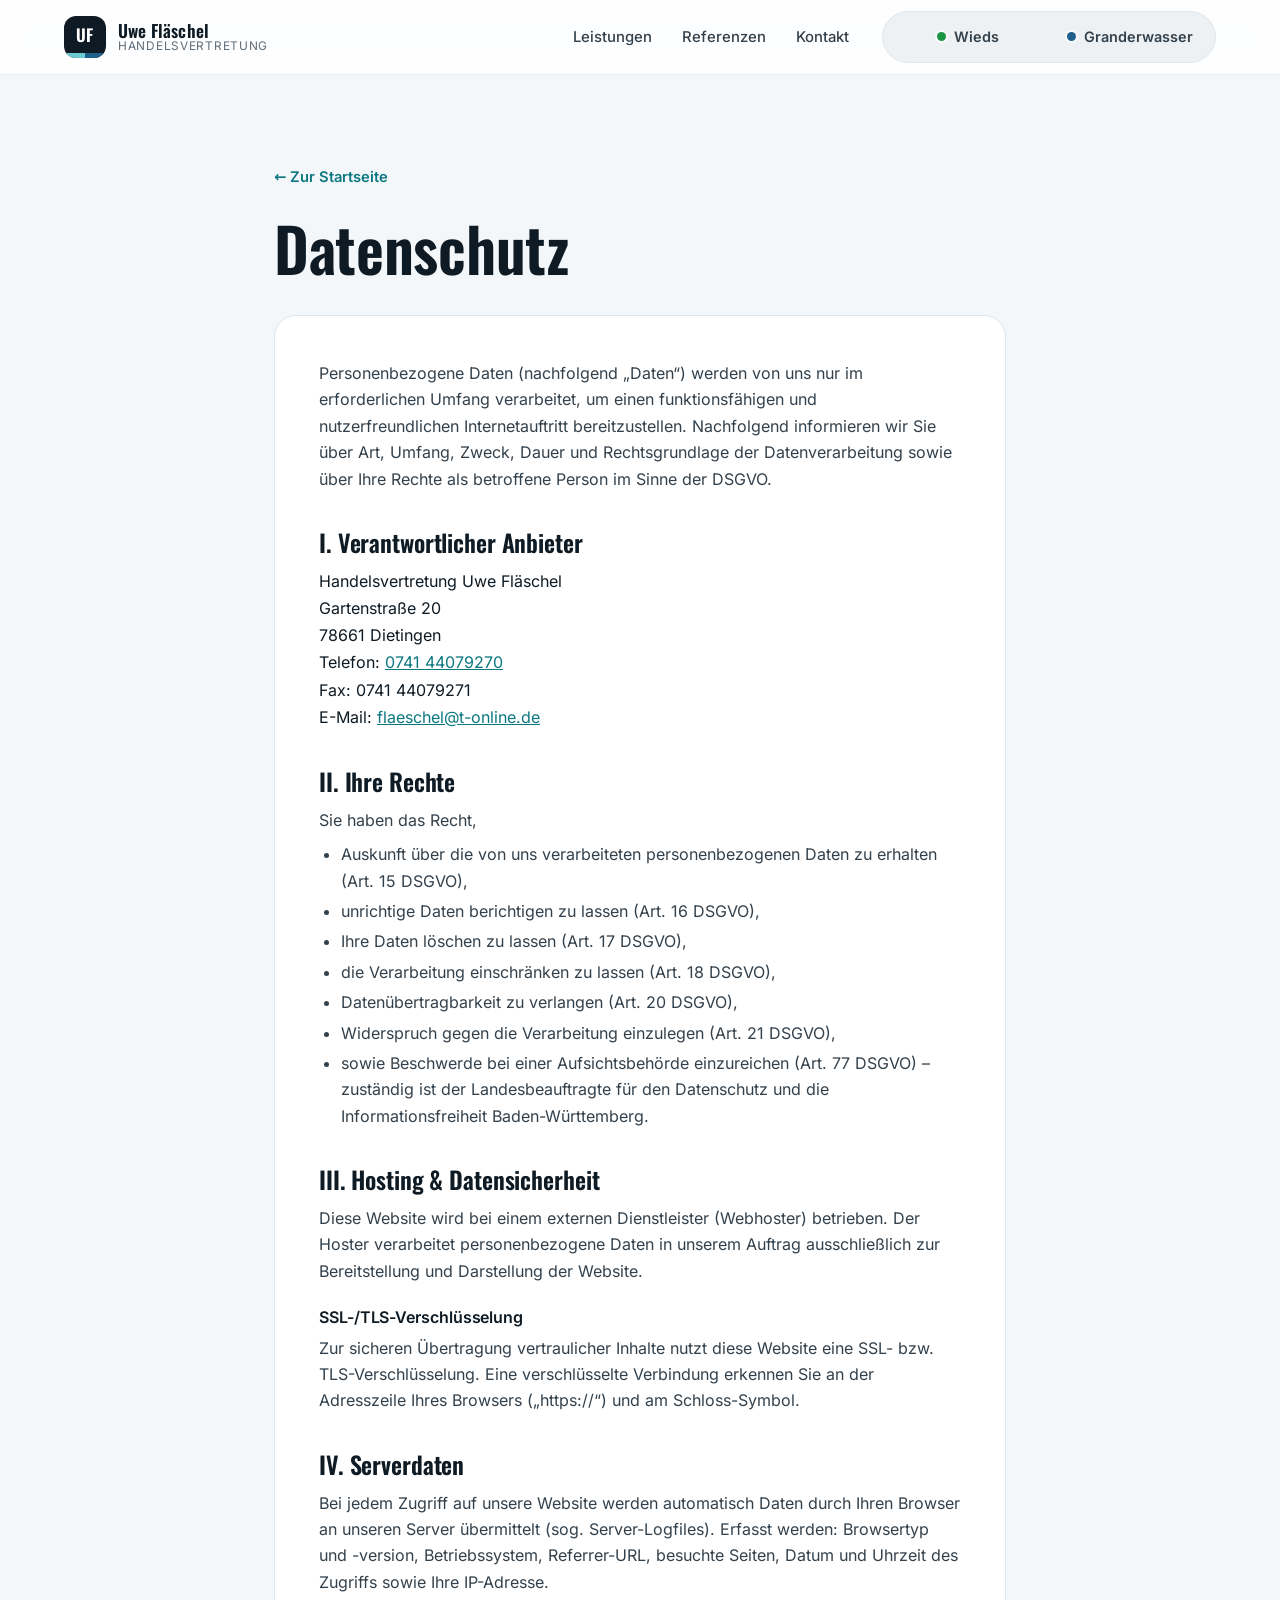
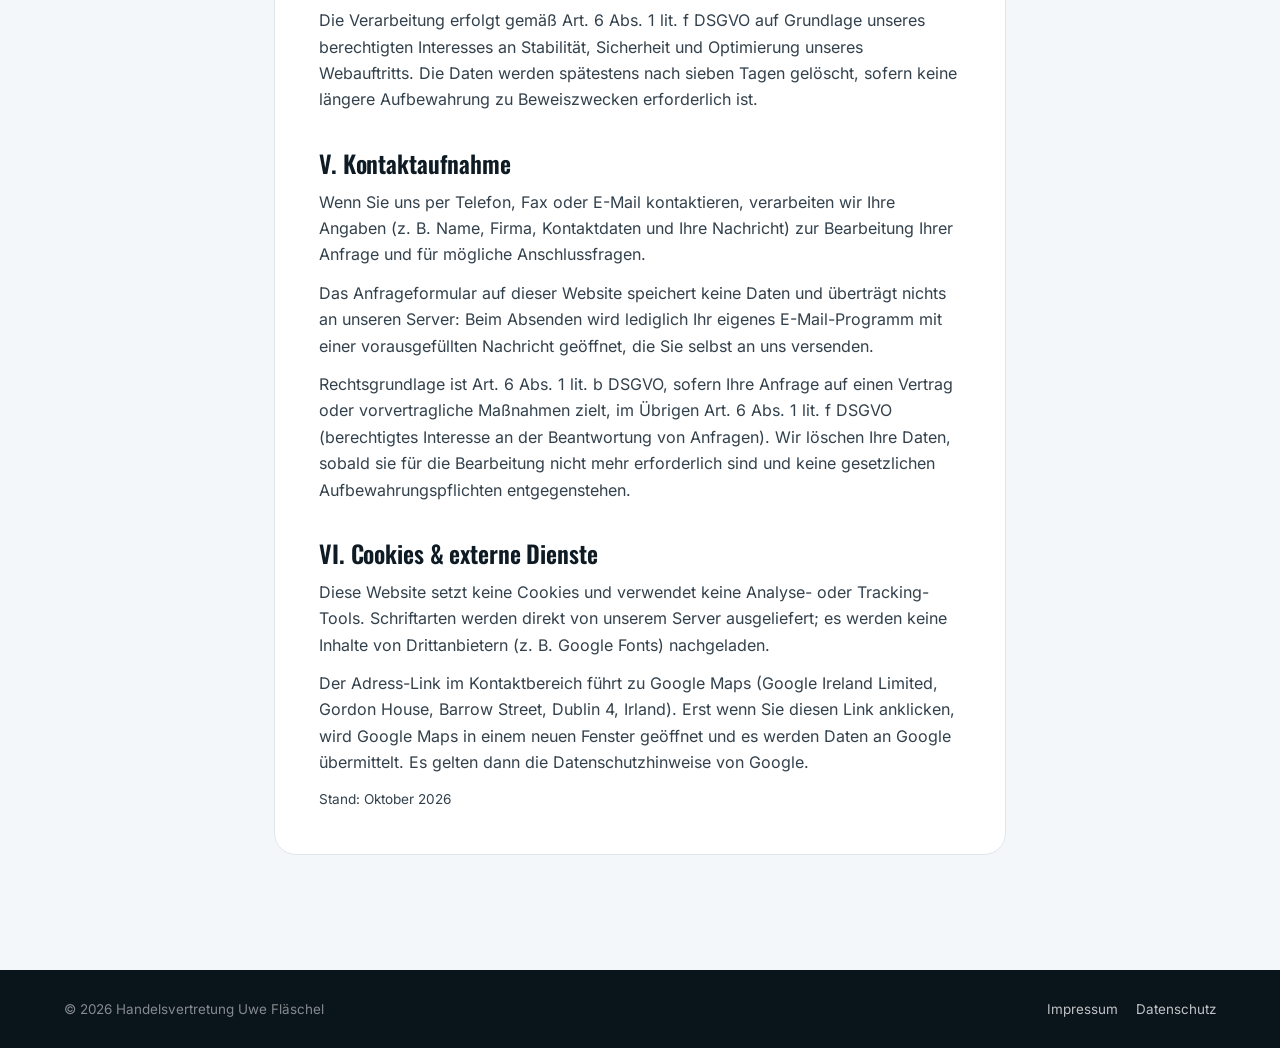
==== datenschutz.html @ a9e26261 "Website Uwe Fläschel: Wieds (Hauptseite) + Granderwasser mit Marken-Switch - index.html: Wieds-Seite" ====
<!DOCTYPE html>
<html lang="de">
<head>
<meta charset="UTF-8" />
<meta name="viewport" content="width=device-width, initial-scale=1.0" />
<title>Datenschutz · Handelsvertretung Uwe Fläschel</title>
<meta name="robots" content="noindex, follow" />
<meta name="theme-color" content="#0f1b24" />
<link rel="icon" href="favicon.svg" type="image/svg+xml" />
<link rel="preload" href="fonts/oswald-latin-wght-normal.woff2" as="font" type="font/woff2" crossorigin />
<link rel="preload" href="fonts/inter-latin-wght-normal.woff2" as="font" type="font/woff2" crossorigin />
<link rel="stylesheet" href="css/style.css?v=1" />
<script>document.documentElement.classList.add("js")</script>
</head>
<body data-brand="wieds">

<a class="skip" href="#inhalt">Zum Inhalt springen</a>

<header class="topbar">
  <div class="shell topbar__inner">
    <a class="ident" href="index.html" data-brand-link="wieds" aria-label="Uwe Fläschel Handelsvertretung – Startseite">
      <span class="ident__mark" aria-hidden="true">UF</span>
      <span class="ident__text"><strong>Uwe Fläschel</strong><small>Handelsvertretung</small></span>
    </a>
    <nav class="nav" id="nav" aria-label="Seitennavigation">
      <a href="index.html#leistungen">Leistungen</a>
      <a href="index.html#referenzen">Referenzen</a>
      <a href="index.html#kontakt">Kontakt</a>
    </nav>
    <nav class="brandswitch" data-active="none" data-initial="none" aria-label="Marke wechseln">
      <span class="brandswitch__thumb" aria-hidden="true"></span>
      <a class="brandswitch__opt" href="index.html" data-brand="wieds" data-brand-link="wieds"><span class="brandswitch__dot" aria-hidden="true"></span>Wieds</a>
      <a class="brandswitch__opt" href="granderwasser.html" data-brand="grander" data-brand-link="grander"><span class="brandswitch__dot" aria-hidden="true"></span><span>Grander<span class="brandswitch__more">wasser</span></span></a>
    </nav>
    <button class="burger" type="button" aria-controls="nav" aria-expanded="false" aria-label="Menü öffnen"><span></span><span></span><span></span></button>
  </div>
</header>

<main id="inhalt" class="legal">
  <div class="shell legal__inner">
    <a class="legal__back" href="index.html">← Zur Startseite</a>
    <h1>Datenschutz</h1>

    <div class="legal__box">
      <p>Personenbezogene Daten (nachfolgend „Daten“) werden von uns nur im erforderlichen Umfang verarbeitet, um einen funktionsfähigen und nutzerfreundlichen Internetauftritt bereitzustellen. Nachfolgend informieren wir Sie über Art, Umfang, Zweck, Dauer und Rechtsgrundlage der Datenverarbeitung sowie über Ihre Rechte als betroffene Person im Sinne der DSGVO.</p>

      <h2>I. Verantwortlicher Anbieter</h2>
      <address>
        Handelsvertretung Uwe Fläschel<br />
        Gartenstraße 20<br />
        78661 Dietingen<br />
        Telefon: <a href="tel:+4974144079270">0741 44079270</a><br />
        Fax: 0741 44079271<br />
        E-Mail: <a href="mailto:flaeschel@t-online.de">flaeschel@t-online.de</a>
      </address>

      <h2>II. Ihre Rechte</h2>
      <p>Sie haben das Recht,</p>
      <ul>
        <li>Auskunft über die von uns verarbeiteten personenbezogenen Daten zu erhalten (Art. 15 DSGVO),</li>
        <li>unrichtige Daten berichtigen zu lassen (Art. 16 DSGVO),</li>
        <li>Ihre Daten löschen zu lassen (Art. 17 DSGVO),</li>
        <li>die Verarbeitung einschränken zu lassen (Art. 18 DSGVO),</li>
        <li>Datenübertragbarkeit zu verlangen (Art. 20 DSGVO),</li>
        <li>Widerspruch gegen die Verarbeitung einzulegen (Art. 21 DSGVO),</li>
        <li>sowie Beschwerde bei einer Aufsichtsbehörde einzureichen (Art. 77 DSGVO) – zuständig ist der Landesbeauftragte für den Datenschutz und die Informationsfreiheit Baden-Württemberg.</li>
      </ul>

      <h2>III. Hosting &amp; Datensicherheit</h2>
      <!-- TODO vor Go-live: Hoster konkret benennen (Name, Sitz, AV-Vertrag nach Art. 28 DSGVO). -->
      <p>Diese Website wird bei einem externen Dienstleister (Webhoster) betrieben. Der Hoster verarbeitet personenbezogene Daten in unserem Auftrag ausschließlich zur Bereitstellung und Darstellung der Website.</p>
      <h3>SSL-/TLS-Verschlüsselung</h3>
      <p>Zur sicheren Übertragung vertraulicher Inhalte nutzt diese Website eine SSL- bzw. TLS-Verschlüsselung. Eine verschlüsselte Verbindung erkennen Sie an der Adresszeile Ihres Browsers („https://“) und am Schloss-Symbol.</p>

      <h2>IV. Serverdaten</h2>
      <p>Bei jedem Zugriff auf unsere Website werden automatisch Daten durch Ihren Browser an unseren Server übermittelt (sog. Server-Logfiles). Erfasst werden: Browsertyp und -version, Betriebssystem, Referrer-URL, besuchte Seiten, Datum und Uhrzeit des Zugriffs sowie Ihre IP-Adresse.</p>
      <p>Die Verarbeitung erfolgt gemäß Art. 6 Abs. 1 lit. f DSGVO auf Grundlage unseres berechtigten Interesses an Stabilität, Sicherheit und Optimierung unseres Webauftritts. Die Daten werden spätestens nach sieben Tagen gelöscht, sofern keine längere Aufbewahrung zu Beweiszwecken erforderlich ist.</p>

      <h2>V. Kontaktaufnahme</h2>
      <p>Wenn Sie uns per Telefon, Fax oder E-Mail kontaktieren, verarbeiten wir Ihre Angaben (z. B. Name, Firma, Kontaktdaten und Ihre Nachricht) zur Bearbeitung Ihrer Anfrage und für mögliche Anschlussfragen.</p>
      <p>Das Anfrageformular auf dieser Website speichert keine Daten und überträgt nichts an unseren Server: Beim Absenden wird lediglich Ihr eigenes E-Mail-Programm mit einer vorausgefüllten Nachricht geöffnet, die Sie selbst an uns versenden.</p>
      <p>Rechtsgrundlage ist Art. 6 Abs. 1 lit. b DSGVO, sofern Ihre Anfrage auf einen Vertrag oder vorvertragliche Maßnahmen zielt, im Übrigen Art. 6 Abs. 1 lit. f DSGVO (berechtigtes Interesse an der Beantwortung von Anfragen). Wir löschen Ihre Daten, sobald sie für die Bearbeitung nicht mehr erforderlich sind und keine gesetzlichen Aufbewahrungspflichten entgegenstehen.</p>

      <h2>VI. Cookies &amp; externe Dienste</h2>
      <p>Diese Website setzt keine Cookies und verwendet keine Analyse- oder Tracking-Tools. Schriftarten werden direkt von unserem Server ausgeliefert; es werden keine Inhalte von Drittanbietern (z. B. Google Fonts) nachgeladen.</p>
      <p>Der Adress-Link im Kontaktbereich führt zu Google Maps (Google Ireland Limited, Gordon House, Barrow Street, Dublin 4, Irland). Erst wenn Sie diesen Link anklicken, wird Google Maps in einem neuen Fenster geöffnet und es werden Daten an Google übermittelt. Es gelten dann die Datenschutzhinweise von Google.</p>

      <p class="legal__date">Stand: Oktober 2026</p>
    </div>
  </div>
</main>

<footer class="footer footer--slim">
  <div class="shell">
    <div class="footer__bottom">
      <span>© <span data-year>2026</span> Handelsvertretung Uwe Fläschel</span>
      <nav aria-label="Rechtliches"><a href="impressum.html">Impressum</a><a href="datenschutz.html" aria-current="page">Datenschutz</a></nav>
    </div>
  </div>
</footer>

<script src="js/main.js?v=1" defer></script>
</body>
</html>
---- css/style.css ----
/* ==========================================================================
   Uwe Fläschel · Handelsvertretung
   Ein Stylesheet für beide Marken. Die Markenfarben hängen am
   <body data-brand="wieds|grander"> und werden über Custom Properties gesetzt.
   ========================================================================== */

@font-face{font-family:"Oswald";font-style:normal;font-weight:200 700;font-display:swap;src:url("../fonts/oswald-latin-wght-normal.woff2") format("woff2-variations"),url("../fonts/oswald-latin-wght-normal.woff2") format("woff2")}
@font-face{font-family:"Inter";font-style:normal;font-weight:100 900;font-display:swap;src:url("../fonts/inter-latin-wght-normal.woff2") format("woff2-variations"),url("../fonts/inter-latin-wght-normal.woff2") format("woff2")}

:root{
  --ink:#0f1b24;
  --ink-2:#33414c;
  --muted:#5f6c77;
  --bg:#f4f7f9;
  --surface:#ffffff;
  --line:#e0e6eb;
  --disp:"Oswald","Arial Narrow",Arial,sans-serif;
  --body:"Inter",system-ui,-apple-system,"Segoe UI",Roboto,Arial,sans-serif;
  --r:22px;
  --r-sm:14px;
  --sh:0 1px 2px rgba(15,27,36,.05),0 14px 34px -16px rgba(15,27,36,.22);
  --sh-lg:0 2px 4px rgba(15,27,36,.06),0 30px 60px -24px rgba(15,27,36,.35);
  --ease:cubic-bezier(.2,.8,.2,1);

  /* feste Markenfarben (werden auch markenübergreifend gebraucht, z. B. im Switch) */
  --wieds:#6ccbd1;
  --wieds-deep:#0b7780;
  --wieds-ink:#0a2e32;
  --wieds-green:#1a9645;
  --grander:#1f5f8b;
  --grander-deep:#133f5e;
  --grander-soft:#8fbfe0;

  /* Default = Wieds (Hauptmarke) */
  --brand:var(--wieds-deep);
  --brand-strong:#085c63;
  --brand-soft:var(--wieds);
  --brand-tint:#e4f5f6;
  --btn-bg:var(--wieds);
  --btn-bg-hover:#56bec5;
  --btn-fg:var(--wieds-ink);
}
body[data-brand="grander"]{
  --brand:var(--grander);
  --brand-strong:var(--grander-deep);
  --brand-soft:var(--grander-soft);
  --brand-tint:#e6eff7;
  --btn-bg:var(--grander);
  --btn-bg-hover:#18507a;
  --btn-fg:#ffffff;
}

/* ------------------------------------------------------------------ Basis */
*,*::before,*::after{box-sizing:border-box}
html{-webkit-text-size-adjust:100%;scroll-behavior:smooth}
body{margin:0;background:var(--bg);color:var(--ink);font-family:var(--body);font-size:1rem;line-height:1.65;-webkit-font-smoothing:antialiased;text-rendering:optimizeLegibility}
img{display:block;max-width:100%;height:auto}
a{color:inherit}
h1,h2,h3{font-family:var(--disp);font-weight:600;line-height:1.08;letter-spacing:-.005em;margin:0;color:var(--ink)}
p{margin:0}
ul{margin:0;padding:0;list-style:none}
:focus-visible{outline:3px solid var(--brand);outline-offset:3px;border-radius:6px}
::selection{background:var(--brand-soft);color:var(--ink)}
.sr-only{position:absolute;width:1px;height:1px;padding:0;margin:-1px;overflow:hidden;clip:rect(0,0,0,0);white-space:nowrap;border:0}
.skip{position:absolute;left:16px;top:-60px;z-index:100;background:var(--ink);color:#fff;padding:10px 16px;border-radius:10px;text-decoration:none;font-weight:600}
.skip:focus{top:12px}

.shell{width:100%;max-width:1200px;margin:0 auto;padding:0 24px}
.section{padding:clamp(72px,9vw,120px) 0}
section[id]{scroll-margin-top:86px}
.icon{width:1.25em;height:1.25em;flex:0 0 auto;fill:none;stroke:currentColor;stroke-width:1.8;stroke-linecap:round;stroke-linejoin:round}

.eyebrow{display:inline-flex;align-items:center;gap:10px;font-size:.78rem;font-weight:600;letter-spacing:.14em;text-transform:uppercase;color:var(--brand)}
.eyebrow::before{content:"";width:22px;height:2px;border-radius:2px;background:currentColor}
.sec-head{max-width:720px;margin:0 auto clamp(40px,5vw,64px);text-align:center}
.sec-head .eyebrow{margin-bottom:14px}
.sec-head h2{font-size:clamp(2.1rem,4.4vw,3.2rem)}
.sec-head p{margin-top:16px;color:var(--muted);font-size:1.08rem}

/* ------------------------------------------------------------------ Buttons */
.btn{--bgc:var(--btn-bg);--fg:var(--btn-fg);display:inline-flex;align-items:center;justify-content:center;gap:10px;min-height:52px;padding:0 26px;border-radius:14px;border:1.5px solid transparent;background:var(--bgc);color:var(--fg);font:600 1rem/1 var(--body);text-decoration:none;cursor:pointer;transition:background-color .2s,transform .2s var(--ease),box-shadow .2s,border-color .2s,color .2s}
.btn:hover{--bgc:var(--btn-bg-hover);transform:translateY(-1px);box-shadow:0 10px 22px -12px rgba(15,27,36,.45)}
.btn .icon{width:1.1em;height:1.1em;transition:transform .2s var(--ease)}
.btn:hover .icon--arrow{transform:translateX(3px)}
.btn--ghost{--bgc:transparent;--fg:var(--ink);border-color:#c9d3db}
.btn--ghost:hover{--bgc:#fff;border-color:var(--ink)}
.btn--light{--bgc:#fff;--fg:var(--ink)}
.btn--light:hover{--bgc:#eef3f6}

/* ------------------------------------------------------------------ Topbar */
.topbar{position:sticky;top:0;z-index:50;background:rgba(255,255,255,.86);-webkit-backdrop-filter:saturate(1.6) blur(14px);backdrop-filter:saturate(1.6) blur(14px);border-bottom:1px solid rgba(15,27,36,.07);view-transition-name:topbar}
.topbar__inner{display:flex;align-items:center;gap:20px;height:74px}
.ident{display:flex;align-items:center;gap:12px;text-decoration:none;color:var(--ink);flex:0 0 auto}
.ident__mark{position:relative;display:grid;place-items:center;width:42px;height:42px;border-radius:12px;background:var(--ink);color:#fff;font:600 1.05rem/1 var(--disp);letter-spacing:.04em;overflow:hidden;padding-bottom:3px}
.ident__mark::after{content:"";position:absolute;left:0;right:0;bottom:0;height:5px;background:linear-gradient(90deg,var(--wieds) 0 50%,var(--grander) 50% 100%)}
.ident__text{display:flex;flex-direction:column;line-height:1.15}
.ident__text strong{font:600 1.08rem/1.1 var(--disp);letter-spacing:.01em}
.ident__text small{font-size:.74rem;color:var(--muted);letter-spacing:.06em;text-transform:uppercase}

.nav{display:flex;align-items:center;gap:4px;margin-left:auto}
.nav a{padding:9px 13px;border-radius:10px;font-size:.93rem;font-weight:500;color:var(--ink-2);text-decoration:none;transition:background-color .2s,color .2s}
.nav a:hover{background:#eef2f5;color:var(--ink)}

/* Marken-Switch: das Herzstück zwischen den beiden Seiten */
.brandswitch{position:relative;display:grid;grid-template-columns:1fr 1fr;padding:4px;border-radius:999px;background:#edf1f4;border:1px solid var(--line);isolation:isolate;flex:0 0 auto}
.brandswitch__thumb{position:absolute;z-index:0;top:4px;bottom:4px;left:4px;width:calc(50% - 4px);border-radius:999px;background:var(--wieds);box-shadow:0 4px 14px -6px rgba(15,27,36,.45);transition:transform .5s var(--ease),background-color .5s var(--ease);view-transition-name:brand-thumb}
.brandswitch[data-active="grander"] .brandswitch__thumb{transform:translateX(100%);background:var(--grander)}
.brandswitch[data-active="none"] .brandswitch__thumb{display:none}
.brandswitch__opt{position:relative;z-index:1;display:flex;align-items:center;justify-content:center;gap:8px;padding:9px 18px;border-radius:999px;font-size:.9rem;font-weight:600;color:var(--ink-2);text-decoration:none;white-space:nowrap;transition:color .4s}
.brandswitch__opt:hover{color:var(--ink)}
.brandswitch__dot{position:relative;width:9px;height:9px;border-radius:50%;background:var(--dot);box-shadow:0 0 0 2px rgba(255,255,255,.7)}
.brandswitch__opt[data-brand="wieds"]{--dot:var(--wieds-green)}
.brandswitch__opt[data-brand="grander"]{--dot:var(--grander)}
.brandswitch[data-active="wieds"] .brandswitch__opt[data-brand="wieds"]{color:var(--wieds-ink)}
.brandswitch[data-active="grander"] .brandswitch__opt[data-brand="grander"]{color:#fff}
.brandswitch[data-active="grander"] .brandswitch__opt[data-brand="grander"] .brandswitch__dot{--dot:#fff;box-shadow:none}
/* sanfter Hinweis auf die jeweils andere Marke */
.brandswitch__opt:not([aria-current]) .brandswitch__dot::after{content:"";position:absolute;inset:-4px;border-radius:50%;border:2px solid var(--dot);opacity:0;animation:ping 2.2s var(--ease) 1.2s 3}
@keyframes ping{0%{transform:scale(.6);opacity:.9}80%,100%{transform:scale(2.1);opacity:0}}

.burger{display:none;width:44px;height:44px;border:1px solid var(--line);border-radius:12px;background:#fff;cursor:pointer;padding:0;align-items:center;justify-content:center;flex-direction:column;gap:5px}
.burger span{display:block;width:18px;height:2px;border-radius:2px;background:var(--ink);transition:transform .25s var(--ease),opacity .2s}
.topbar.is-open .burger span:nth-child(1){transform:translateY(7px) rotate(45deg)}
.topbar.is-open .burger span:nth-child(2){opacity:0}
.topbar.is-open .burger span:nth-child(3){transform:translateY(-7px) rotate(-45deg)}

/* ------------------------------------------------------------------ Hero */
.hero{position:relative;overflow:hidden;padding:clamp(48px,7vw,96px) 0 clamp(64px,8vw,110px)}
.hero::before{content:"";position:absolute;inset:-20% -10% auto auto;width:70vw;height:70vw;max-width:900px;max-height:900px;border-radius:50%;background:radial-gradient(closest-side,var(--brand-tint),transparent 72%);z-index:-1}
.hero__grid{display:grid;grid-template-columns:1.05fr .95fr;gap:clamp(36px,6vw,80px);align-items:center}
.hero__logo{display:inline-block;background:#fff;border-radius:14px;padding:10px 14px;box-shadow:var(--sh);margin-bottom:26px}
.hero__logo img{height:46px;width:auto}
.hero__badge{display:inline-flex;align-items:center;gap:10px;margin-bottom:26px;padding:10px 16px 10px 12px;border-radius:999px;background:#fff;box-shadow:var(--sh);font:600 1.2rem/1 var(--disp);letter-spacing:.02em;color:var(--grander-deep)}
.hero__badge .icon{width:26px;height:26px;padding:4px;border-radius:50%;background:var(--brand-tint);color:var(--brand);stroke-width:2}
.hero h1{font-size:clamp(2.5rem,5.4vw,4.3rem);line-height:1.02}
.hero h1 em{font-style:normal;color:var(--brand)}
.hero__lead{margin-top:22px;max-width:52ch;font-size:clamp(1.05rem,1.6vw,1.2rem);color:var(--ink-2)}
.hero__cta{display:flex;flex-wrap:wrap;gap:12px;margin-top:32px}
.hero__trust{display:flex;flex-wrap:wrap;gap:10px 22px;margin-top:34px;padding-top:26px;border-top:1px solid var(--line)}
.hero__trust li{display:flex;align-items:center;gap:8px;font-size:.92rem;font-weight:500;color:var(--ink-2)}
.hero__trust .icon{color:var(--brand);stroke-width:2.2}
.hero__media{position:relative;margin:0}
.hero__media img{width:100%;aspect-ratio:1/1.02;object-fit:cover;object-position:center 20%;border-radius:28px;box-shadow:var(--sh-lg)}
.hero__card{position:absolute;left:-28px;bottom:32px;display:flex;align-items:center;gap:14px;padding:14px 20px 14px 14px;border-radius:18px;background:rgba(255,255,255,.94);-webkit-backdrop-filter:blur(10px);backdrop-filter:blur(10px);box-shadow:var(--sh-lg)}
.hero__card-icon{display:grid;place-items:center;width:44px;height:44px;border-radius:12px;background:var(--brand-tint);color:var(--brand)}
.hero__card strong{display:block;font:600 1.1rem/1.15 var(--disp)}
.hero__card small{display:block;font-size:.85rem;color:var(--muted)}
.hero__chip{position:absolute;right:-18px;top:30px;padding:14px 18px;border-radius:18px;background:var(--ink);color:#fff;box-shadow:var(--sh-lg);text-align:center}
.hero__chip strong{display:block;font:600 1.9rem/1 var(--disp);color:var(--brand-soft)}
.hero__chip span{display:block;margin-top:4px;font-size:.74rem;letter-spacing:.08em;text-transform:uppercase;opacity:.8}

/* ------------------------------------------------------------------ Vorteile */
.features{display:grid;grid-template-columns:repeat(3,1fr);gap:20px;margin-top:-30px}
.feature{padding:32px 30px;border-radius:var(--r);background:var(--surface);border:1px solid var(--line);box-shadow:var(--sh)}
.feature__icon{display:grid;place-items:center;width:52px;height:52px;border-radius:15px;background:var(--brand-tint);color:var(--brand);margin-bottom:22px}
.feature__icon .icon{width:26px;height:26px}
.feature h3{font-size:1.45rem}
.feature p{margin-top:12px;color:var(--muted)}

/* ------------------------------------------------------------------ Über mich */
.about{display:grid;grid-template-columns:1fr 1fr;gap:clamp(36px,6vw,80px);align-items:center}
.about__media{position:relative}
.about__media img{width:100%;aspect-ratio:4/3.1;object-fit:cover;border-radius:var(--r);box-shadow:var(--sh)}
.about__media::after{content:"";position:absolute;z-index:-1;inset:auto -16px -16px auto;width:55%;height:55%;border-radius:var(--r);background:var(--brand-tint)}
.about h2{font-size:clamp(1.9rem,3.6vw,2.7rem);margin-top:14px}
.about__lead{margin-top:18px;font-size:1.12rem;color:var(--ink-2)}
.about__facts{display:grid;grid-template-columns:1fr 1fr;gap:12px;margin:28px 0 32px}
.about__facts li{display:flex;gap:10px;align-items:flex-start;padding:14px 16px;border-radius:var(--r-sm);background:#fff;border:1px solid var(--line);font-size:.93rem;font-weight:500;line-height:1.4}
.about__facts .icon{margin-top:1px;color:var(--brand)}

/* ------------------------------------------------------------------ Leistungen */
.services{display:grid;grid-template-columns:repeat(3,1fr);gap:20px}
.svc{display:flex;flex-direction:column;padding:30px 28px;border-radius:var(--r);background:var(--surface);border:1px solid var(--line);transition:transform .3s var(--ease),box-shadow .3s,border-color .3s}
.svc:hover{transform:translateY(-4px);box-shadow:var(--sh);border-color:transparent}
.svc__icon{display:grid;place-items:center;width:48px;height:48px;border-radius:14px;background:var(--brand-tint);color:var(--brand);margin-bottom:20px}
.svc__icon .icon{width:24px;height:24px}
.svc h3{font-size:1.55rem}
.svc>p{margin-top:10px;color:var(--muted)}
.checks{display:grid;gap:10px;margin:22px 0 26px}
.checks li{display:flex;gap:10px;align-items:flex-start;font-size:.95rem;line-height:1.45;color:var(--ink-2)}
.checks li::before{content:"";flex:0 0 22px;height:22px;border-radius:7px;background:var(--brand-soft) url("data:image/svg+xml,%3Csvg xmlns='http://www.w3.org/2000/svg' viewBox='0 0 24 24' fill='none' stroke='%230f1b24' stroke-width='3' stroke-linecap='round' stroke-linejoin='round'%3E%3Cpath d='M6 12.5l4 4L18 8'/%3E%3C/svg%3E") center/14px no-repeat}
body[data-brand="grander"] .checks li::before{background-color:var(--grander);background-image:url("data:image/svg+xml,%3Csvg xmlns='http://www.w3.org/2000/svg' viewBox='0 0 24 24' fill='none' stroke='%23ffffff' stroke-width='3' stroke-linecap='round' stroke-linejoin='round'%3E%3Cpath d='M6 12.5l4 4L18 8'/%3E%3C/svg%3E")}
.svc__link{margin-top:auto;display:inline-flex;align-items:center;gap:8px;align-self:flex-start;font-weight:600;font-size:.95rem;color:var(--brand);text-decoration:none;padding:6px 0;border-bottom:2px solid var(--brand-soft)}
.svc__link:hover .icon{transform:translateX(3px)}
.svc__link .icon{transition:transform .2s var(--ease)}
.svc-img{position:relative;margin:0;border-radius:var(--r);overflow:hidden;min-height:280px;background:#dfe6eb}
.svc-img img{position:absolute;inset:0;width:100%;height:100%;object-fit:cover;transition:transform .8s var(--ease)}
.svc-img:hover img{transform:scale(1.04)}
.svc-img figcaption{position:absolute;left:14px;bottom:14px;padding:7px 12px;border-radius:10px;background:rgba(255,255,255,.92);font-size:.8rem;font-weight:600;color:var(--ink)}

/* ------------------------------------------------------------------ Zielgruppen */
.audience{display:grid;grid-template-columns:.9fr 1.1fr;gap:clamp(32px,5vw,64px);align-items:start}
.audience__intro h2{font-size:clamp(2.1rem,4.4vw,3.2rem);margin-top:14px}
.audience__intro p{margin-top:16px;color:var(--muted);font-size:1.08rem}
.audience__intro img{margin-top:32px;width:100%;aspect-ratio:16/10;object-fit:cover;object-position:center 30%;border-radius:var(--r);box-shadow:var(--sh)}
.audience__grid{display:grid;grid-template-columns:1fr 1fr;gap:18px}
.audience--wide{grid-template-columns:1fr}
.audience--wide .audience__intro{max-width:720px;margin:0 auto;text-align:center}
.audience--wide .audience__grid{grid-template-columns:repeat(4,1fr)}
.aud{padding:28px 26px;border-radius:var(--r);background:var(--surface);border:1px solid var(--line);box-shadow:var(--sh)}
.aud__icon{display:grid;place-items:center;width:46px;height:46px;border-radius:13px;background:var(--ink);color:var(--brand-soft);margin-bottom:18px}
.aud__icon .icon{width:22px;height:22px}
.aud h3{font-size:1.35rem}
.aud p{margin-top:10px;color:var(--muted);font-size:.96rem}
.aud__goal{display:block;margin-top:14px;padding-top:14px;border-top:1px dashed var(--line);font-size:.9rem;font-weight:500;color:var(--ink-2)}
.aud__goal b{color:var(--brand)}

/* ------------------------------------------------------------------ Zahlen */
.stats{position:relative;overflow:hidden;background:var(--ink);color:#fff;padding:clamp(64px,8vw,104px) 0}
.stats::before{content:"";position:absolute;inset:auto auto -40% -10%;width:60vw;height:60vw;max-width:760px;max-height:760px;border-radius:50%;background:radial-gradient(closest-side,color-mix(in srgb,var(--brand) 45%,transparent),transparent 70%);opacity:.6}
.stats__inner{position:relative;display:grid;grid-template-columns:.9fr 1.1fr;gap:clamp(32px,5vw,64px);align-items:center}
.stats h2{color:#fff;font-size:clamp(2.2rem,4.6vw,3.4rem)}
.stats__head p{margin:16px 0 28px;color:rgba(255,255,255,.72);max-width:42ch}
.stats__grid{display:grid;grid-template-columns:repeat(3,1fr);gap:16px}
.stat{padding:26px 20px;border-radius:var(--r);background:rgba(255,255,255,.06);border:1px solid rgba(255,255,255,.1);text-align:center}
.stat strong{display:block;font:600 clamp(2.4rem,4.4vw,3.3rem)/1 var(--disp);color:var(--brand-soft);font-variant-numeric:tabular-nums;white-space:nowrap}
.stat span{display:block;margin-top:10px;font-size:.92rem;color:rgba(255,255,255,.78);line-height:1.4}

/* ------------------------------------------------------------------ Referenzen */
.quotes{display:grid;gap:20px;align-items:start}
.quotes--2{grid-template-columns:repeat(2,1fr)}
.quotes--3{grid-template-columns:repeat(3,1fr)}
.quote{position:relative;margin:0;padding:34px 30px 28px;border-radius:var(--r);background:var(--surface);border:1px solid var(--line);box-shadow:var(--sh)}
.quote::before{content:"";position:absolute;top:0;left:30px;right:30px;height:4px;border-radius:0 0 4px 4px;background:var(--brand-soft)}
.quote__mark{width:34px;height:34px;color:var(--brand-soft);margin-bottom:14px}
.quote blockquote{margin:0;color:var(--ink-2);font-size:.98rem;line-height:1.7}
.quote blockquote p+p{margin-top:12px}
.quote figcaption{display:flex;align-items:center;gap:14px;margin-top:24px;padding-top:20px;border-top:1px solid var(--line)}
.quote__avatar{display:grid;place-items:center;width:46px;height:46px;border-radius:50%;background:var(--brand-tint);color:var(--brand);font:600 1rem/1 var(--disp);letter-spacing:.04em;flex:0 0 auto}
.quote figcaption strong{display:block;font-weight:600;line-height:1.3}
.quote figcaption small{display:block;font-size:.88rem;color:var(--muted)}

/* ------------------------------------------------------------------ Markenbrücke */
.bridge{padding-top:0}
.bridge__head{display:flex;flex-wrap:wrap;align-items:flex-end;justify-content:space-between;gap:16px 40px;margin-bottom:32px}
.bridge__head h2{font-size:clamp(2.1rem,4.4vw,3.2rem);margin-top:14px}
.bridge__head p{max-width:46ch;color:var(--muted)}
.bridge__grid{display:grid;grid-template-columns:1.3fr 1fr;gap:20px}
.bcard{position:relative;display:flex;flex-direction:column;justify-content:flex-end;min-height:380px;padding:34px;border-radius:28px;overflow:hidden;color:#fff;text-decoration:none;isolation:isolate;box-shadow:var(--sh)}
.bcard img{position:absolute;inset:0;z-index:-2;width:100%;height:100%;object-fit:cover;transition:transform 1s var(--ease)}
.bcard::before{content:"";position:absolute;inset:0;z-index:-1;background:linear-gradient(180deg,rgba(0,0,0,.08) 0%,rgba(0,0,0,.18) 30%,var(--shade) 78%)}
.bcard--wieds{--shade:rgba(6,52,57,.94);--accent:var(--wieds)}
.bcard--grander{--shade:rgba(13,44,68,.95);--accent:var(--grander-soft)}
.bcard__brand{display:inline-flex;align-items:center;gap:10px;font-size:.78rem;font-weight:600;letter-spacing:.14em;text-transform:uppercase;color:var(--accent)}
.bcard__brand::before{content:"";width:10px;height:10px;border-radius:50%;background:currentColor}
.bcard h3{margin-top:12px;color:#fff;font-size:clamp(1.9rem,3.4vw,2.6rem)}
.bcard p{margin-top:10px;max-width:44ch;color:rgba(255,255,255,.86)}
.bcard__cta{display:inline-flex;align-items:center;gap:10px;margin-top:22px;align-self:flex-start;padding:13px 20px;border-radius:14px;background:#fff;color:var(--ink);font-weight:600;transition:gap .25s var(--ease)}
a.bcard:hover img{transform:scale(1.05)}
a.bcard:hover .bcard__cta{gap:16px}
.bcard__here{position:absolute;top:22px;right:22px;display:inline-flex;align-items:center;gap:8px;padding:8px 14px;border-radius:999px;background:rgba(255,255,255,.16);-webkit-backdrop-filter:blur(8px);backdrop-filter:blur(8px);border:1px solid rgba(255,255,255,.3);font-size:.8rem;font-weight:600}
.bcard__here::before{content:"";width:8px;height:8px;border-radius:50%;background:var(--accent)}
.bcard.is-current .bcard__cta{background:rgba(255,255,255,.14);color:#fff;border:1px solid rgba(255,255,255,.3)}

/* ------------------------------------------------------------------ Kontakt */
.contact{display:grid;grid-template-columns:.85fr 1.15fr;gap:24px;align-items:stretch}
.contact__card{display:flex;flex-direction:column;padding:36px 32px;border-radius:28px;background:var(--ink);color:#fff;position:relative;overflow:hidden}
.contact__card::after{content:"";position:absolute;right:-90px;top:-90px;width:260px;height:260px;border-radius:50%;background:radial-gradient(closest-side,color-mix(in srgb,var(--brand-soft) 40%,transparent),transparent)}
.contact__card h2{color:#fff;font-size:clamp(2rem,3.8vw,2.8rem);margin-top:14px;position:relative}
.contact__card .eyebrow{color:var(--brand-soft)}
.contact__card>p{margin-top:14px;color:rgba(255,255,255,.75)}
.person{display:flex;align-items:center;gap:16px;margin:28px 0 24px;padding:16px;border-radius:18px;background:rgba(255,255,255,.07);border:1px solid rgba(255,255,255,.1)}
.person img{width:64px;height:64px;border-radius:50%;object-fit:cover;object-position:center 18%}
.person strong{display:block;font:600 1.25rem/1.2 var(--disp)}
.person span{display:block;font-size:.88rem;color:rgba(255,255,255,.7)}
.clist{display:grid;gap:4px}
.clist li a,.clist li>span{display:flex;align-items:center;gap:14px;padding:12px 10px;margin:0 -10px;border-radius:12px;text-decoration:none;color:#fff;line-height:1.4}
.clist li a:hover{background:rgba(255,255,255,.07)}
.clist .icon{width:38px;height:38px;padding:9px;border-radius:11px;background:rgba(255,255,255,.08);color:var(--brand-soft)}
.clist small{display:block;font-size:.76rem;letter-spacing:.06em;text-transform:uppercase;color:rgba(255,255,255,.55)}

.form{padding:36px 34px;border-radius:28px;background:var(--surface);border:1px solid var(--line);box-shadow:var(--sh)}
.form h3{font-size:1.7rem}
.form>p{margin-top:8px;color:var(--muted)}
.form__grid{display:grid;grid-template-columns:1fr 1fr;gap:16px;margin-top:26px}
.field{display:flex;flex-direction:column;gap:7px}
.field--full{grid-column:1/-1}
.field label{font-size:.88rem;font-weight:600;color:var(--ink-2)}
.field label i{font-style:normal;color:var(--brand)}
.field input,.field select,.field textarea{width:100%;min-height:50px;padding:12px 14px;border-radius:12px;border:1.5px solid var(--line);background:#fbfcfd;color:var(--ink);font:inherit;font-size:1rem;transition:border-color .2s,box-shadow .2s,background-color .2s}
.field textarea{min-height:130px;resize:vertical}
.field select{appearance:none;-webkit-appearance:none;padding-right:40px;background-image:url("data:image/svg+xml,%3Csvg xmlns='http://www.w3.org/2000/svg' viewBox='0 0 24 24' fill='none' stroke='%2333414c' stroke-width='2' stroke-linecap='round' stroke-linejoin='round'%3E%3Cpath d='m6 9 6 6 6-6'/%3E%3C/svg%3E");background-repeat:no-repeat;background-position:right 14px center;background-size:18px}
.field input:focus,.field select:focus,.field textarea:focus{outline:none;border-color:var(--brand);background:#fff;box-shadow:0 0 0 4px var(--brand-tint)}
.consent{display:flex;gap:12px;align-items:flex-start;grid-column:1/-1;font-size:.88rem;color:var(--muted);line-height:1.5}
.consent input{flex:0 0 auto;width:20px;height:20px;margin:1px 0 0;accent-color:var(--brand)}
.consent a{color:var(--brand)}
.form__foot{display:flex;flex-wrap:wrap;align-items:center;gap:14px 20px;grid-column:1/-1;margin-top:4px}
.form__hint{font-size:.85rem;color:var(--muted)}
.form__done{display:none;grid-column:1/-1;padding:14px 16px;border-radius:12px;background:var(--brand-tint);color:var(--ink);font-size:.93rem}
.form.is-sent .form__done{display:block}

/* ------------------------------------------------------------------ Footer */
.footer{background:#0a141b;color:rgba(255,255,255,.72);padding:64px 0 28px;font-size:.94rem}
.footer__grid{display:grid;grid-template-columns:1.3fr 1fr 1fr;gap:40px}
.footer .ident{color:#fff}
.footer .ident__mark{background:#fff;color:var(--ink)}
.footer .ident__text small{color:rgba(255,255,255,.55)}
.footer__about{margin-top:18px;max-width:38ch}
.footer h4{margin:0 0 14px;font:600 .78rem/1 var(--body);letter-spacing:.14em;text-transform:uppercase;color:rgba(255,255,255,.5)}
.footer ul{display:grid;gap:8px}
.footer a{color:#fff;text-decoration:none}
.footer a:hover{text-decoration:underline;text-underline-offset:3px}
.footer__brand{display:inline-flex;align-items:center;gap:10px}
.footer__brand::before{content:"";width:9px;height:9px;border-radius:50%;background:var(--dot)}
.footer__bottom{display:flex;flex-wrap:wrap;justify-content:space-between;gap:12px 24px;margin-top:48px;padding-top:24px;border-top:1px solid rgba(255,255,255,.1);font-size:.84rem;color:rgba(255,255,255,.5)}
.footer__bottom nav{display:flex;gap:18px}
.footer__bottom a{color:rgba(255,255,255,.75)}
.footer__note{margin-top:14px;font-size:.78rem;color:rgba(255,255,255,.4)}
.footer--slim{padding:28px 0}
.footer--slim .footer__bottom{margin-top:0;padding-top:0;border-top:0}

/* ------------------------------------------------------------------ Rechtstexte */
.legal{padding:clamp(48px,7vw,88px) 0 clamp(72px,9vw,120px)}
.legal__inner{max-width:780px;margin:0 auto}
.legal__back{display:inline-flex;align-items:center;gap:8px;font-weight:600;font-size:.92rem;color:var(--brand);text-decoration:none;margin-bottom:26px}
.legal h1{font-size:clamp(2.6rem,6vw,3.8rem)}
.legal__box{margin-top:34px;padding:clamp(26px,4vw,44px);border-radius:var(--r);background:var(--surface);border:1px solid var(--line)}
.legal h2{font-size:1.5rem;margin:38px 0 12px}
.legal h2:first-child{margin-top:0}
.legal h3{font:600 1rem/1.4 var(--body);margin:22px 0 6px}
.legal p,.legal li{color:var(--ink-2)}
.legal p+p{margin-top:12px}
.legal ul{list-style:disc;padding-left:22px;display:grid;gap:4px;margin-top:8px}
.legal address{font-style:normal;line-height:1.7}
.legal a{color:var(--brand)}
.legal__date{margin-top:32px;font-size:.85rem;color:var(--muted)}

/* ------------------------------------------------------------------ Reveal (nur mit JS) */
.js .reveal{opacity:0;transform:translateY(22px);transition:opacity .8s var(--ease),transform .8s var(--ease)}
.js .reveal.is-in{opacity:1;transform:none}
.js .reveal[data-delay="1"]{transition-delay:.08s}
.js .reveal[data-delay="2"]{transition-delay:.16s}
.js .reveal[data-delay="3"]{transition-delay:.24s}

/* Fallback-Übergang (Browser ohne View Transitions) */
.js main,.js .footer{transition:opacity .28s ease,transform .28s ease}
.is-leaving main,.is-leaving .footer{opacity:0;transform:translateY(-10px)}

/* ------------------------------------------------------------------ Seitenwechsel per View Transition */
@view-transition{navigation:auto}
::view-transition-group(brand-thumb){animation-duration:.55s;animation-timing-function:cubic-bezier(.2,.8,.2,1)}
::view-transition-old(root){animation:vt-out .32s ease both}
::view-transition-new(root){animation:vt-in .5s cubic-bezier(.2,.8,.2,1) .08s both}
@keyframes vt-out{to{opacity:0;transform:translateY(-14px)}}
@keyframes vt-in{from{opacity:0;transform:translateY(18px)}}

/* ------------------------------------------------------------------ Responsive */
@media (max-width:1080px){
  .nav a{padding:9px 9px}
  .ident__text small{display:none}
}
@media (max-width:980px){
  .burger{display:inline-flex}
  .brandswitch{margin-left:auto}
  .nav{position:absolute;left:0;right:0;top:100%;flex-direction:column;align-items:stretch;gap:2px;margin:0;padding:10px 16px 18px;background:#fff;border-bottom:1px solid var(--line);box-shadow:0 20px 30px -20px rgba(15,27,36,.3);opacity:0;visibility:hidden;transform:translateY(-8px);transition:opacity .2s,transform .2s var(--ease),visibility .2s}
  .nav a{padding:14px 12px;font-size:1rem}
  .topbar.is-open .nav{opacity:1;visibility:visible;transform:none}
  .hero__grid{grid-template-columns:1fr}
  .hero__media{max-width:560px;width:100%;margin:0 auto}
  .hero__card{left:16px}
  .hero__chip{right:16px}
  .features{grid-template-columns:1fr;margin-top:0}
  .about{grid-template-columns:1fr}
  .services{grid-template-columns:1fr 1fr}
  .svc-img{grid-column:1/-1;min-height:0;aspect-ratio:16/7}
  .svc-img--mid{display:none}
  .audience{grid-template-columns:1fr}
  .audience__intro img{display:none}
  .audience--wide .audience__grid{grid-template-columns:1fr 1fr}
  .stats__inner{grid-template-columns:1fr}
  .quotes--3{grid-template-columns:1fr 1fr}
  .bridge__grid{grid-template-columns:1fr}
  .bcard{min-height:320px}
  .contact{grid-template-columns:1fr}
  .footer__grid{grid-template-columns:1fr 1fr}
  .footer__grid>div:first-child{grid-column:1/-1}
}
@media (max-width:640px){
  .shell{padding:0 16px}
  .topbar__inner{height:66px;gap:10px}
  .ident__text{display:none}
  .brandswitch__opt{padding:8px 12px;font-size:.86rem;gap:7px}
  .brandswitch__more{display:none}
  .hero__media img{aspect-ratio:1/1.05}
  .hero__card{left:12px;right:12px;bottom:12px}
  .hero__chip{top:12px;right:12px;padding:10px 14px}
  .hero__chip strong{font-size:1.5rem}
  .hero__cta .btn{flex:1 1 100%}
  .services,.audience__grid,.audience--wide .audience__grid,.quotes--2,.quotes--3{grid-template-columns:1fr}
  .svc-img{aspect-ratio:4/3}
  .about__facts{grid-template-columns:1fr}
  .stats__grid{grid-template-columns:1fr;gap:12px}
  .stat{display:flex;align-items:center;gap:18px;text-align:left;padding:20px 22px}
  .stat span{margin-top:0}
  .bcard{padding:26px;min-height:300px}
  .form{padding:28px 20px}
  .form__grid{grid-template-columns:1fr}
  .form__foot .btn{width:100%}
  .contact__card{padding:30px 22px}
  .footer__grid{grid-template-columns:1fr}
}

@media (prefers-reduced-motion:reduce){
  html{scroll-behavior:auto}
  *,*::before,*::after{animation-duration:.01ms!important;animation-iteration-count:1!important;transition-duration:.01ms!important}
  @view-transition{navigation:none}
}
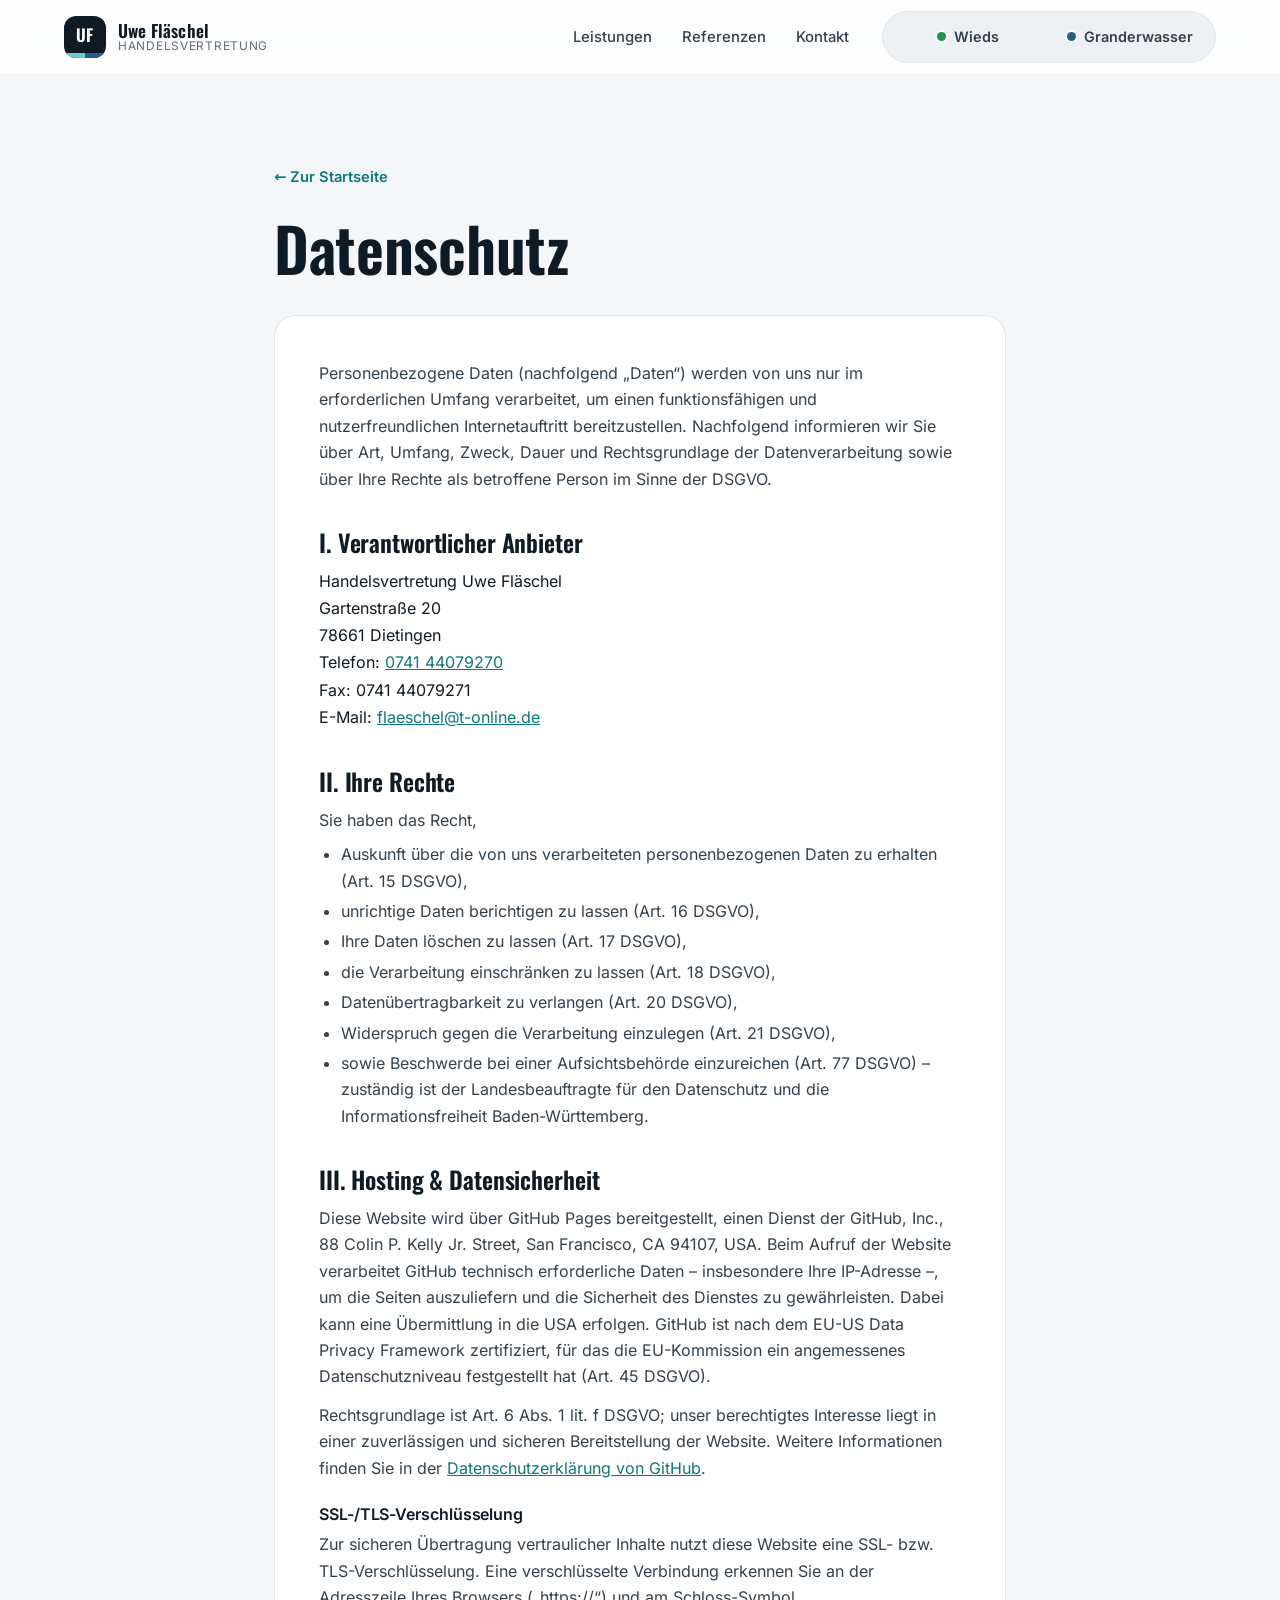
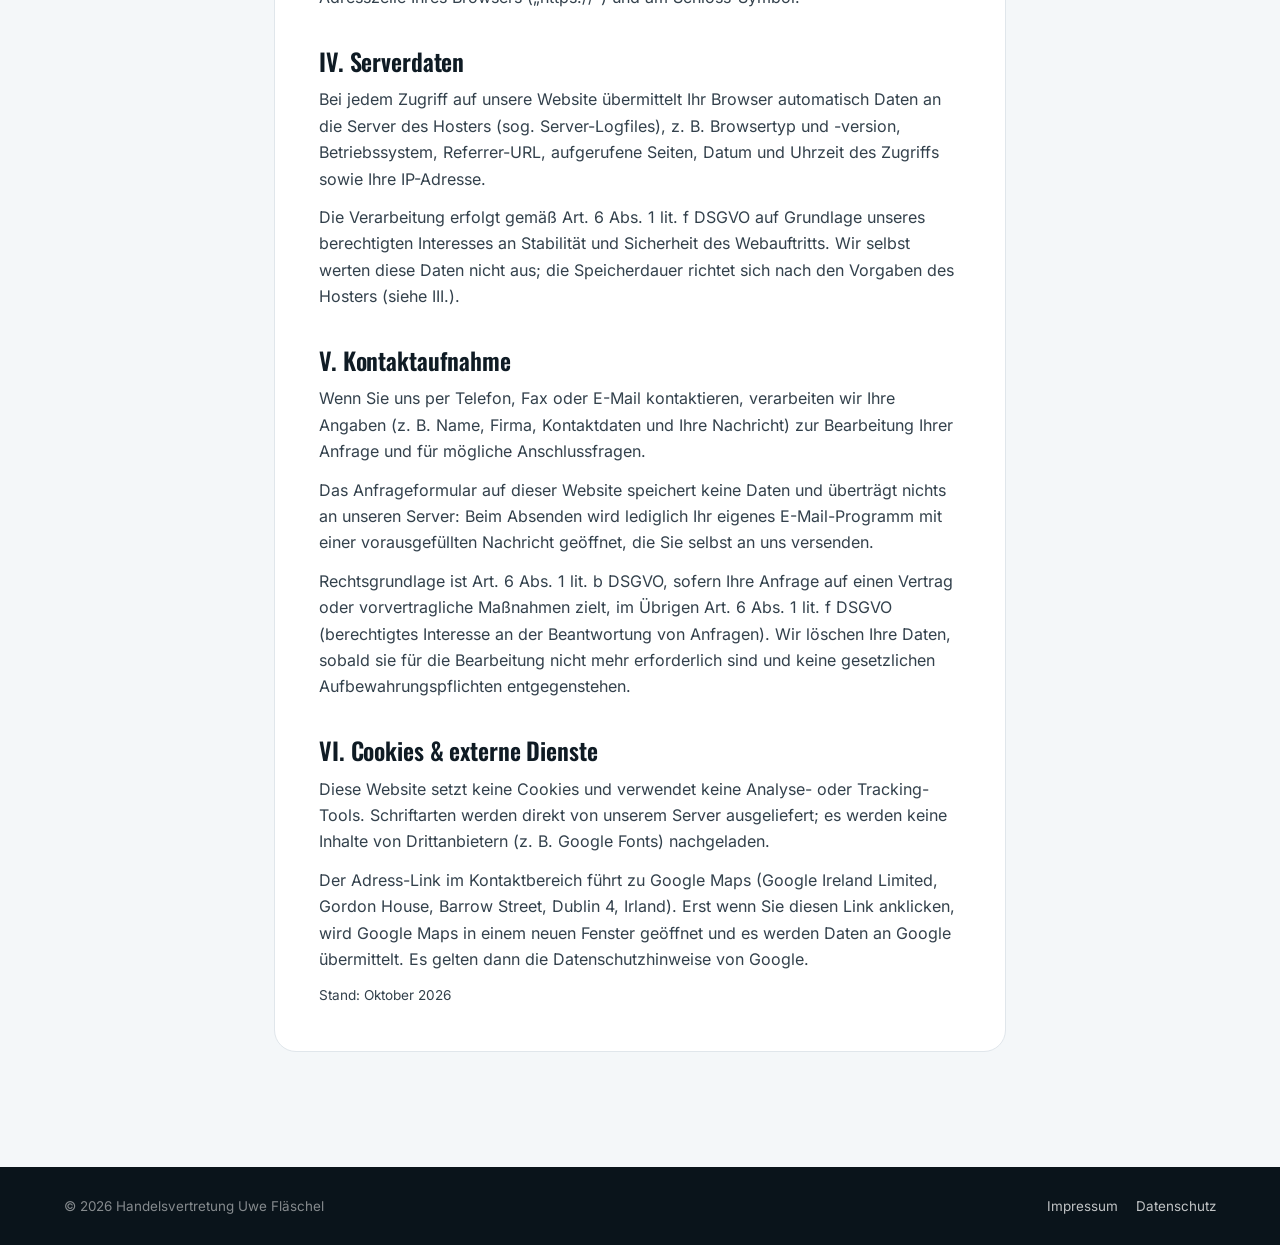
==== commit 11b9fea9: "Datenschutz: GitHub Pages als Hoster benannt Co-Authored-By: Claude Opus 5.5 <noreply@anthropic.com>" ====
--- a/datenschutz.html
+++ b/datenschutz.html
@@ -9,7 +9,7 @@
 <link rel="icon" href="favicon.svg" type="image/svg+xml" />
 <link rel="preload" href="fonts/oswald-latin-wght-normal.woff2" as="font" type="font/woff2" crossorigin />
 <link rel="preload" href="fonts/inter-latin-wght-normal.woff2" as="font" type="font/woff2" crossorigin />
-<link rel="stylesheet" href="css/style.css?v=1" />
+<link rel="stylesheet" href="css/style.css?v=2" />
 <script>document.documentElement.classList.add("js")</script>
 </head>
 <body data-brand="wieds">
@@ -67,14 +67,15 @@
       </ul>
 
       <h2>III. Hosting &amp; Datensicherheit</h2>
-      <!-- TODO vor Go-live: Hoster konkret benennen (Name, Sitz, AV-Vertrag nach Art. 28 DSGVO). -->
-      <p>Diese Website wird bei einem externen Dienstleister (Webhoster) betrieben. Der Hoster verarbeitet personenbezogene Daten in unserem Auftrag ausschließlich zur Bereitstellung und Darstellung der Website.</p>
+      <!-- Bei Umzug zu einem anderen Hoster diesen Abschnitt anpassen. -->
+      <p>Diese Website wird über GitHub Pages bereitgestellt, einen Dienst der GitHub, Inc., 88 Colin P. Kelly Jr. Street, San Francisco, CA 94107, USA. Beim Aufruf der Website verarbeitet GitHub technisch erforderliche Daten – insbesondere Ihre IP-Adresse –, um die Seiten auszuliefern und die Sicherheit des Dienstes zu gewährleisten. Dabei kann eine Übermittlung in die USA erfolgen. GitHub ist nach dem EU-US Data Privacy Framework zertifiziert, für das die EU-Kommission ein angemessenes Datenschutzniveau festgestellt hat (Art. 45 DSGVO).</p>
+      <p>Rechtsgrundlage ist Art. 6 Abs. 1 lit. f DSGVO; unser berechtigtes Interesse liegt in einer zuverlässigen und sicheren Bereitstellung der Website. Weitere Informationen finden Sie in der <a href="https://docs.github.com/de/site-policy/privacy-policies/github-general-privacy-statement" target="_blank" rel="noopener">Datenschutzerklärung von GitHub</a>.</p>
       <h3>SSL-/TLS-Verschlüsselung</h3>
       <p>Zur sicheren Übertragung vertraulicher Inhalte nutzt diese Website eine SSL- bzw. TLS-Verschlüsselung. Eine verschlüsselte Verbindung erkennen Sie an der Adresszeile Ihres Browsers („https://“) und am Schloss-Symbol.</p>
 
       <h2>IV. Serverdaten</h2>
-      <p>Bei jedem Zugriff auf unsere Website werden automatisch Daten durch Ihren Browser an unseren Server übermittelt (sog. Server-Logfiles). Erfasst werden: Browsertyp und -version, Betriebssystem, Referrer-URL, besuchte Seiten, Datum und Uhrzeit des Zugriffs sowie Ihre IP-Adresse.</p>
-      <p>Die Verarbeitung erfolgt gemäß Art. 6 Abs. 1 lit. f DSGVO auf Grundlage unseres berechtigten Interesses an Stabilität, Sicherheit und Optimierung unseres Webauftritts. Die Daten werden spätestens nach sieben Tagen gelöscht, sofern keine längere Aufbewahrung zu Beweiszwecken erforderlich ist.</p>
+      <p>Bei jedem Zugriff auf unsere Website übermittelt Ihr Browser automatisch Daten an die Server des Hosters (sog. Server-Logfiles), z. B. Browsertyp und -version, Betriebssystem, Referrer-URL, aufgerufene Seiten, Datum und Uhrzeit des Zugriffs sowie Ihre IP-Adresse.</p>
+      <p>Die Verarbeitung erfolgt gemäß Art. 6 Abs. 1 lit. f DSGVO auf Grundlage unseres berechtigten Interesses an Stabilität und Sicherheit des Webauftritts. Wir selbst werten diese Daten nicht aus; die Speicherdauer richtet sich nach den Vorgaben des Hosters (siehe III.).</p>
 
       <h2>V. Kontaktaufnahme</h2>
       <p>Wenn Sie uns per Telefon, Fax oder E-Mail kontaktieren, verarbeiten wir Ihre Angaben (z. B. Name, Firma, Kontaktdaten und Ihre Nachricht) zur Bearbeitung Ihrer Anfrage und für mögliche Anschlussfragen.</p>
@@ -99,6 +100,6 @@
   </div>
 </footer>
 
-<script src="js/main.js?v=1" defer></script>
+<script src="js/main.js?v=2" defer></script>
 </body>
 </html>
--- a/css/style.css
+++ b/css/style.css
@@ -140,7 +140,7 @@
 .hero__trust li{display:flex;align-items:center;gap:8px;font-size:.92rem;font-weight:500;color:var(--ink-2)}
 .hero__trust .icon{color:var(--brand);stroke-width:2.2}
 .hero__media{position:relative;margin:0}
-.hero__media img{width:100%;aspect-ratio:1/1.02;object-fit:cover;object-position:center 20%;border-radius:28px;box-shadow:var(--sh-lg)}
+.hero__media img{width:100%;aspect-ratio:4/4.6;object-fit:cover;object-position:center 12%;border-radius:28px;box-shadow:var(--sh-lg)}
 .hero__card{position:absolute;left:-28px;bottom:32px;display:flex;align-items:center;gap:14px;padding:14px 20px 14px 14px;border-radius:18px;background:rgba(255,255,255,.94);-webkit-backdrop-filter:blur(10px);backdrop-filter:blur(10px);box-shadow:var(--sh-lg)}
 .hero__card-icon{display:grid;place-items:center;width:44px;height:44px;border-radius:12px;background:var(--brand-tint);color:var(--brand)}
 .hero__card strong{display:block;font:600 1.1rem/1.15 var(--disp)}
@@ -192,7 +192,7 @@
 .audience{display:grid;grid-template-columns:.9fr 1.1fr;gap:clamp(32px,5vw,64px);align-items:start}
 .audience__intro h2{font-size:clamp(2.1rem,4.4vw,3.2rem);margin-top:14px}
 .audience__intro p{margin-top:16px;color:var(--muted);font-size:1.08rem}
-.audience__intro img{margin-top:32px;width:100%;aspect-ratio:16/10;object-fit:cover;object-position:center 30%;border-radius:var(--r);box-shadow:var(--sh)}
+.audience__intro img{margin-top:32px;width:100%;aspect-ratio:4/3.4;object-fit:cover;object-position:center 16%;border-radius:var(--r);box-shadow:var(--sh)}
 .audience__grid{display:grid;grid-template-columns:1fr 1fr;gap:18px}
 .audience--wide{grid-template-columns:1fr}
 .audience--wide .audience__intro{max-width:720px;margin:0 auto;text-align:center}
@@ -227,6 +227,8 @@
 .quote blockquote p+p{margin-top:12px}
 .quote figcaption{display:flex;align-items:center;gap:14px;margin-top:24px;padding-top:20px;border-top:1px solid var(--line)}
 .quote__avatar{display:grid;place-items:center;width:46px;height:46px;border-radius:50%;background:var(--brand-tint);color:var(--brand);font:600 1rem/1 var(--disp);letter-spacing:.04em;flex:0 0 auto}
+.quote__logo{display:grid;place-items:center;width:76px;height:54px;padding:7px;border-radius:12px;background:#fff;border:1px solid var(--line);flex:0 0 auto}
+.quote__logo img{max-width:100%;max-height:100%;width:auto;height:auto;object-fit:contain}
 .quote figcaption strong{display:block;font-weight:600;line-height:1.3}
 .quote figcaption small{display:block;font-size:.88rem;color:var(--muted)}
 
@@ -241,8 +243,8 @@
 .bcard::before{content:"";position:absolute;inset:0;z-index:-1;background:linear-gradient(180deg,rgba(0,0,0,.08) 0%,rgba(0,0,0,.18) 30%,var(--shade) 78%)}
 .bcard--wieds{--shade:rgba(6,52,57,.94);--accent:var(--wieds)}
 .bcard--grander{--shade:rgba(13,44,68,.95);--accent:var(--grander-soft)}
-.bcard__brand{display:inline-flex;align-items:center;gap:10px;font-size:.78rem;font-weight:600;letter-spacing:.14em;text-transform:uppercase;color:var(--accent)}
-.bcard__brand::before{content:"";width:10px;height:10px;border-radius:50%;background:currentColor}
+.bcard__brand{display:inline-flex;align-items:center;gap:10px;align-self:flex-start;padding:7px 14px 7px 12px;border-radius:999px;background:rgba(6,20,30,.55);-webkit-backdrop-filter:blur(8px);backdrop-filter:blur(8px);font-size:.76rem;font-weight:600;letter-spacing:.14em;text-transform:uppercase;color:#fff}
+.bcard__brand::before{content:"";width:9px;height:9px;border-radius:50%;background:var(--accent)}
 .bcard h3{margin-top:12px;color:#fff;font-size:clamp(1.9rem,3.4vw,2.6rem)}
 .bcard p{margin-top:10px;max-width:44ch;color:rgba(255,255,255,.86)}
 .bcard__cta{display:inline-flex;align-items:center;gap:10px;margin-top:22px;align-self:flex-start;padding:13px 20px;border-radius:14px;background:#fff;color:var(--ink);font-weight:600;transition:gap .25s var(--ease)}
@@ -308,6 +310,9 @@
 .footer__note{margin-top:14px;font-size:.78rem;color:rgba(255,255,255,.4)}
 .footer--slim{padding:28px 0}
 .footer--slim .footer__bottom{margin-top:0;padding-top:0;border-top:0}
+
+/* ------------------------------------------------------------------ Schnellkontakt-Leiste (Smartphone) */
+.actionbar{display:none}
 
 /* ------------------------------------------------------------------ Rechtstexte */
 .legal{padding:clamp(48px,7vw,88px) 0 clamp(72px,9vw,120px)}
@@ -398,6 +403,15 @@
   .form__foot .btn{width:100%}
   .contact__card{padding:30px 22px}
   .footer__grid{grid-template-columns:1fr}
+  .hero__media img{aspect-ratio:4/4.4}
+  .quote__logo{width:64px;height:46px}
+  .actionbar{position:fixed;z-index:60;left:12px;right:12px;bottom:calc(12px + env(safe-area-inset-bottom));display:grid;grid-template-columns:auto 1fr;gap:8px;padding:8px;border-radius:20px;background:rgba(255,255,255,.95);-webkit-backdrop-filter:blur(12px);backdrop-filter:blur(12px);border:1px solid var(--line);box-shadow:0 18px 40px -16px rgba(15,27,36,.45);transition:transform .4s var(--ease),opacity .3s}
+  .js .actionbar{transform:translateY(150%);opacity:0}
+  .js .actionbar.is-visible{transform:none;opacity:1}
+  .actionbar__btn{display:inline-flex;align-items:center;justify-content:center;gap:8px;min-height:48px;padding:0 18px;border-radius:14px;background:var(--btn-bg);color:var(--btn-fg);font-weight:600;font-size:.95rem;text-decoration:none}
+  .actionbar__btn--ghost{background:var(--brand-tint);color:var(--brand)}
+  .footer{padding-bottom:112px}
+  .footer--slim{padding-bottom:28px}
 }
 
 @media (prefers-reduced-motion:reduce){
